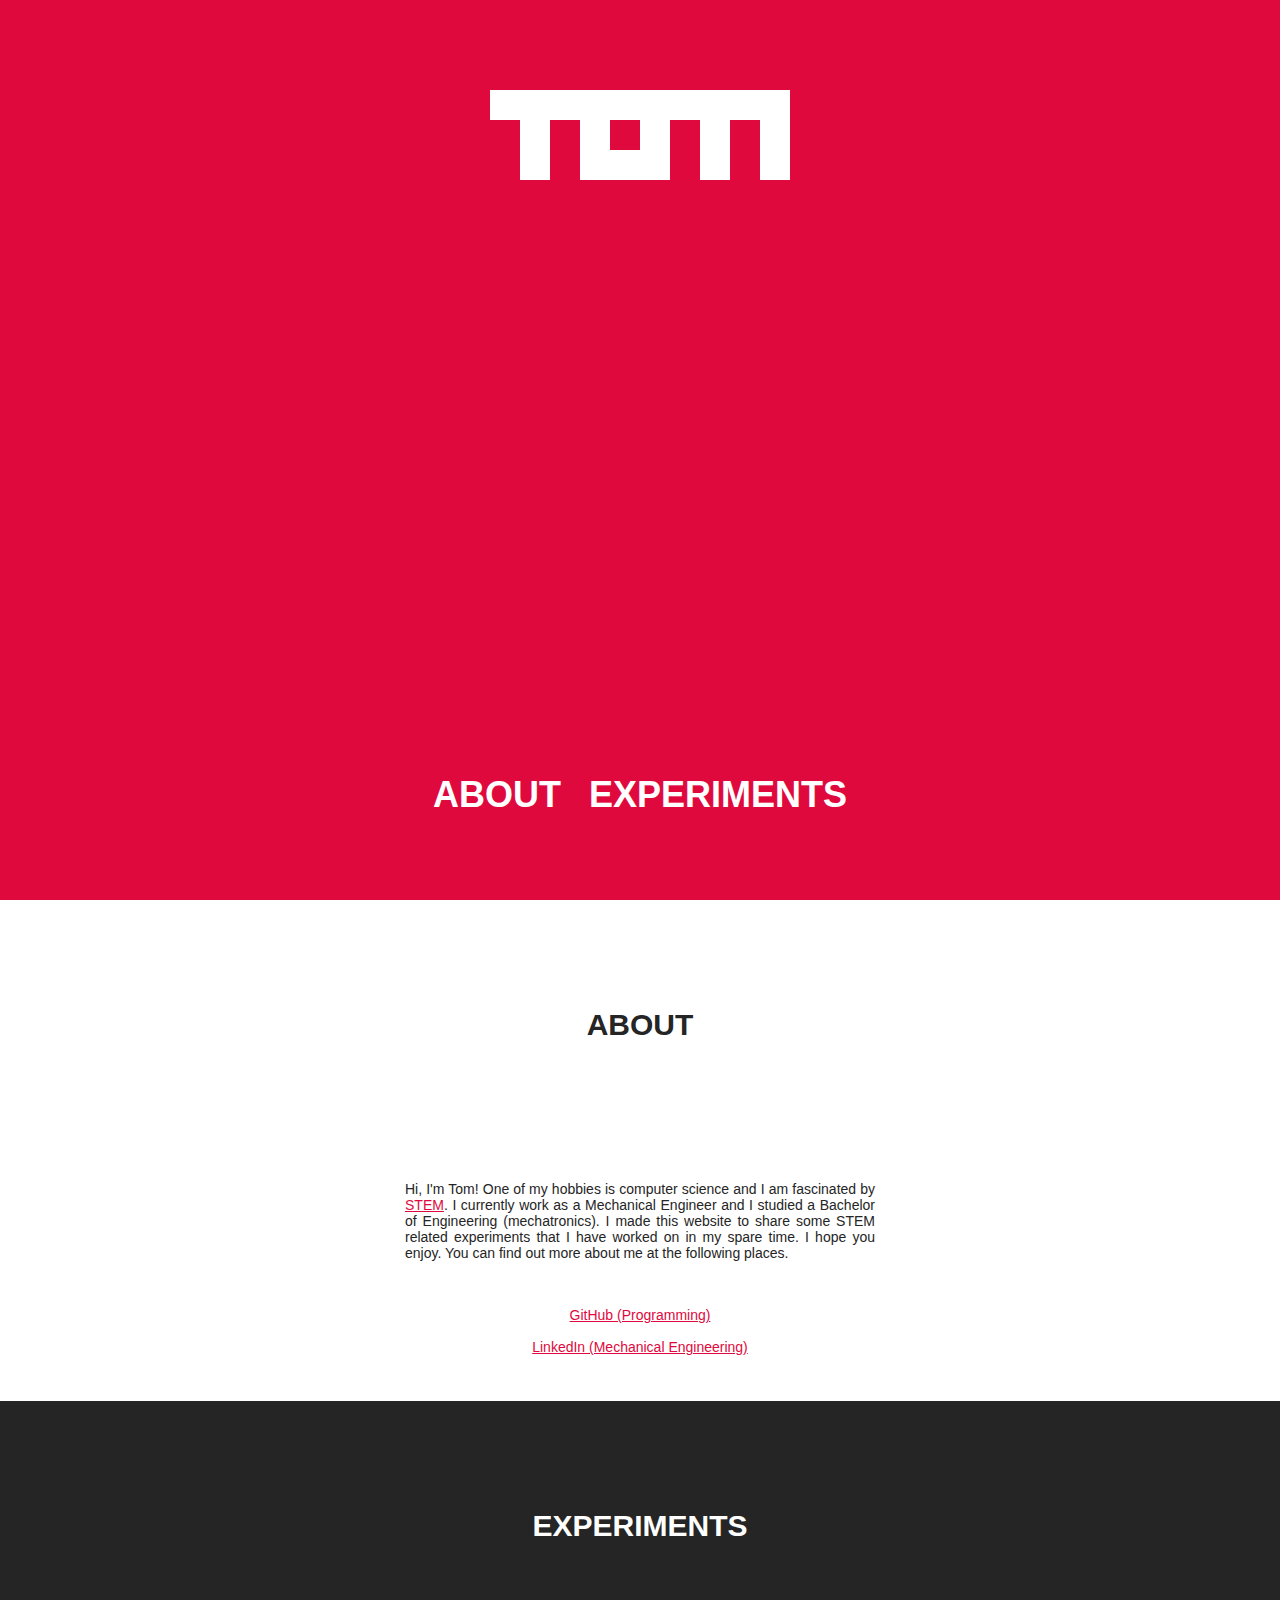
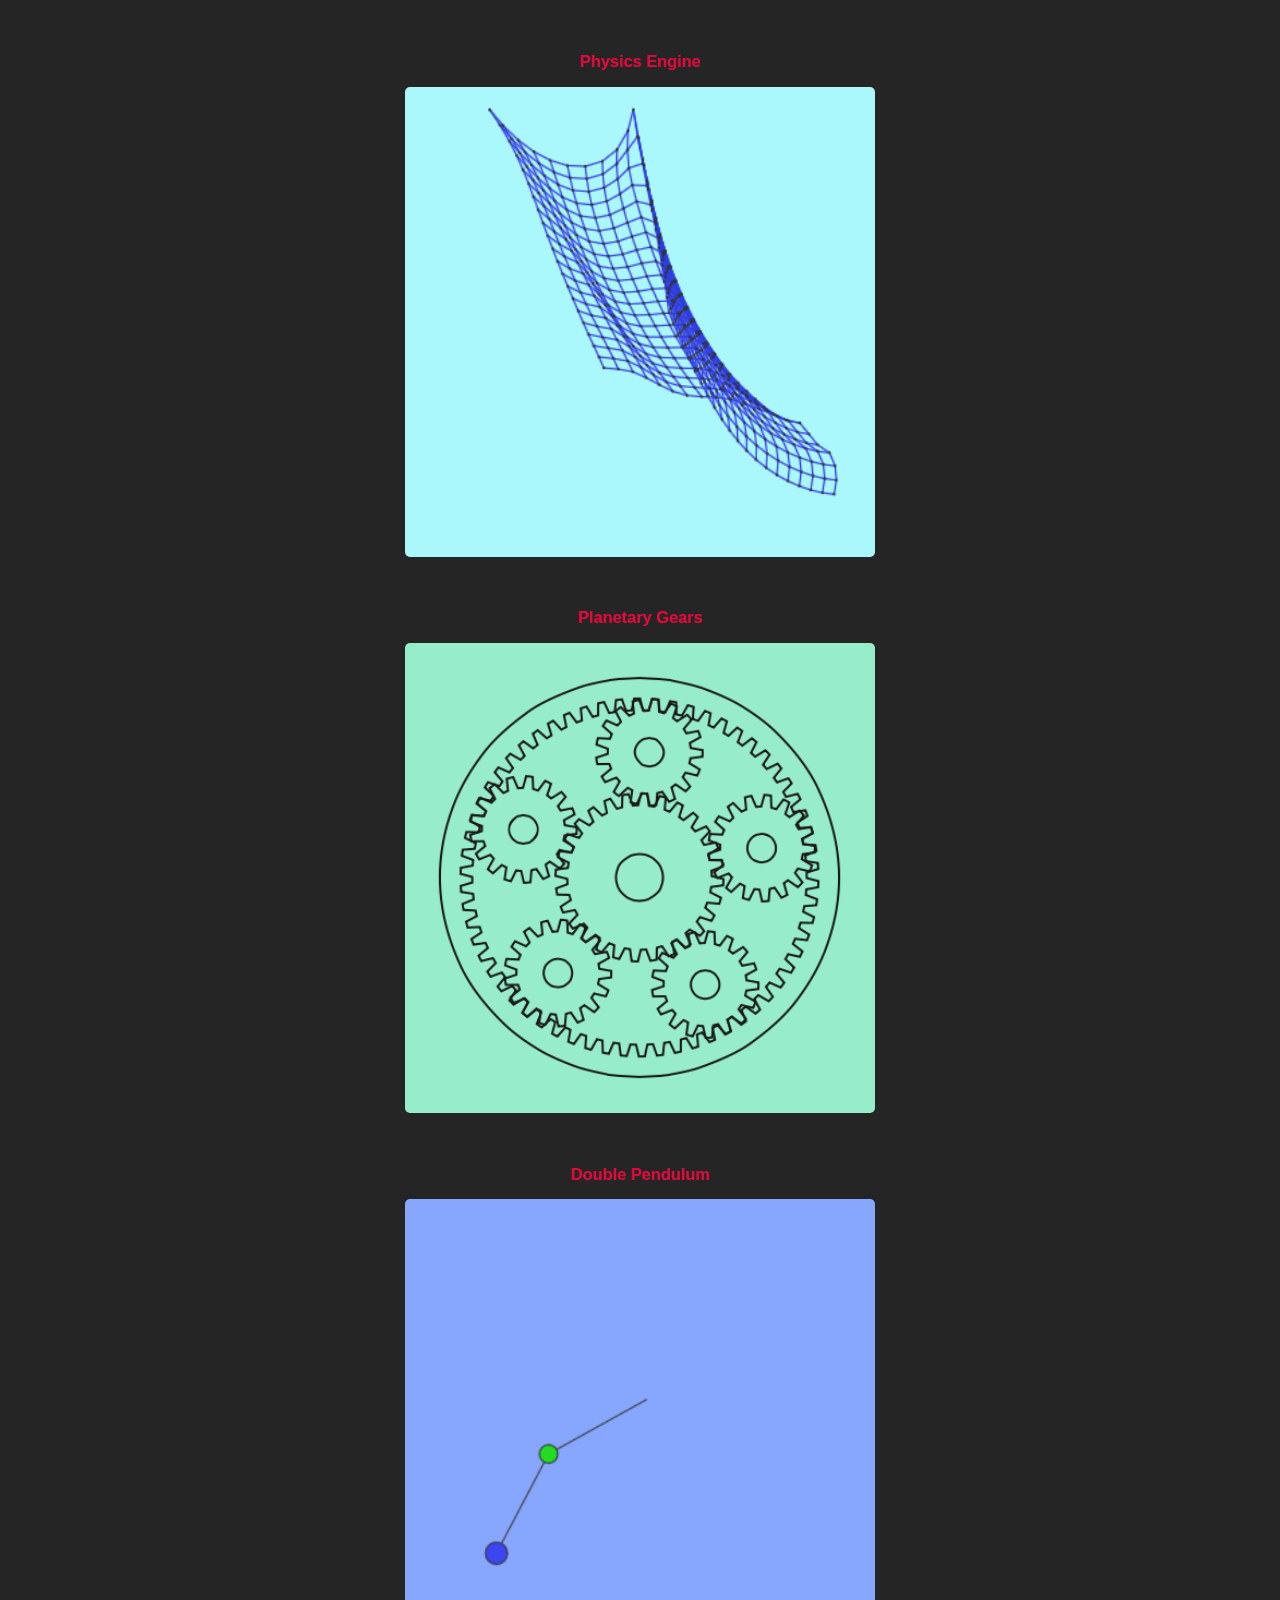
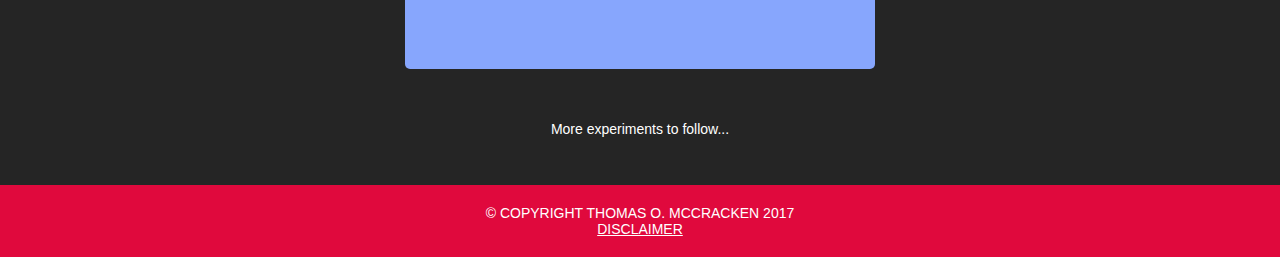
==== index.html @ 512a27c4 "latest files" ====
<!DOCTYPE html>

<html lang="en">

<head>

  <meta charset="utf-8">
  <meta name="viewport" content="width=device-width, initial-scale=1, shrink-to-fit=no">
  <title>TOM MCCRACKEN</title>
  <meta name="description" content="TOM MCCRCKEN - MECHANICAL ENGINEER / COMPUTER SCIENTIST" />
  <link rel="stylesheet" type="text/css" href="styles/normalize.css" />
  <link rel="stylesheet" type="text/css" href="styles/styles.css" />

</head>

<body>

  <div id="MainContainer" class="PageWidth">

    <div id="Header" class="Header">
      <div id="Gap1" class="Gap">
      </div>
      <div id="LogoRow">
        <div id="Logo">
          <div id="Row2" class="Row">
            <div id="Row2Column1" class="Not_Highlighted">
            </div>
            <div id="Row2Column2" class="Highlighted">
            </div>
            <div id="Row2Column3" class="Highlighted">
            </div>
            <div id="Row2Column4" class="Highlighted">
            </div>
            <div id="Row2Column5" class="Highlighted">
            </div>
            <div id="Row2Column6" class="Highlighted">
            </div>
            <div id="Row2Column7" class="Highlighted">
            </div>
            <div id="Row2Column8" class="Highlighted">
            </div>
            <div id="Row2Column9" class="Highlighted">
            </div>
            <div id="Row2Column10" class="Highlighted">
            </div>
            <div id="Row2Column11" class="Highlighted">
            </div>
            <div id="Row2Column12" class="Not_Highlighted">
            </div>
          </div>
          <div id="Row3" class="Row">
            <div id="Row3Column1" class="Not_Highlighted">
            </div>
            <div id="Row3Column2" class="Not_Highlighted">
            </div>
            <div id="Row3Column3" class="Highlighted">
            </div>
            <div id="Row3Column4" class="Not_Highlighted">
            </div>
            <div id="Row3Column5" class="Highlighted">
            </div>
            <div id="Row3Column6" class="Not_Highlighted">
            </div>
            <div id="Row3Column7" class="Highlighted">
            </div>
            <div id="Row3Column8" class="Not_Highlighted">
            </div>
            <div id="Row3Column9" class="Highlighted">
            </div>
            <div id="Row3Column10" class="Not_Highlighted">
            </div>
            <div id="Row3Column11" class="Highlighted">
            </div>
            <div id="Row3Column12" class="Not_Highlighted">
            </div>
          </div>
          <div id="Row4" class="Row">
            <div id="Row4Column1" class="Not_Highlighted">
            </div>
            <div id="Row4Column2" class="Not_Highlighted">
            </div>
            <div id="Row4Column3" class="Highlighted">
            </div>
            <div id="Row4Column4" class="Not_Highlighted">
            </div>
            <div id="Row4Column5" class="Highlighted">
            </div>
            <div id="Row4Column6" class="Highlighted">
            </div>
            <div id="Row4Column7" class="Highlighted">
            </div>
            <div id="Row4Column8" class="Not_Highlighted">
            </div>
            <div id="Row4Column9" class="Highlighted">
            </div>
            <div id="Row4Column10" class="Not_Highlighted">
            </div>
            <div id="Row4Column11" class="Highlighted">
            </div>
            <div id="Row4Column12" class="Not_Highlighted">
            </div>
          </div>
        </div>
      </div>
      <div id="Gap2" class="Gap">
      </div>
      <div id="CanvasRow">
        <canvas id="SketchCanvas"></canvas>
      </div>
      <div id="Gap3" class="Gap">
      </div>
      <nav>
        <ul>
          <!--<li><a href="#">HOME</a></li>-->
          <li>
            <a href="#About">ABOUT</a>
          </li>
          <li>
            <a href="#Experiments">EXPERIMENTS</a>
          </li>
        </ul>
      </nav>

      <div id="Gap4" class="Gap">
      </div>
    </div>

    <div id="Container1" class="Container-light">
      <div id="About" class="ContentSection">
        <div id="AboutHeading" class="MajorHeading">
          <h2>ABOUT</h2>
          <div id="DescriptionRow">
            <p>Hi, I'm Tom! One of my hobbies is computer science and I am fascinated by
              <a class="RedText" href="https://en.wikipedia.org/wiki/Science,_technology,_engineering,_and_mathematics">STEM</a>. I currently work as a Mechanical Engineer and I studied a Bachelor of Engineering (mechatronics).
              I made this website to share some STEM related experiments that I have worked on in my spare time. I hope you
              enjoy. You can find out more about me at the following places.
            </p>
            <br>
          </div>
          <div id="SocialRow">
            <div id="GitHubBox">
              <a class="RedText" href="https://github.com/tommccracken">GitHub (Programming)</a>
            </div>

            <br>
            <div id="LinkedInBox">
              <a class="RedText" href="http://www.linkedin.com/in/mccrackenthomas">LinkedIn (Mechanical Engineering)</a>
            </div>
            <br>
          </div>
        </div>
      </div>
    </div>

    <div id="Container2" class="Container-dark">
      <div id="Experiments" class="ContentSection">
        <div id="Experiments" class="MajorHeading">
          <h2>EXPERIMENTS</h2>
        </div>
        <h3 class="RedText">Physics Engine</h3>
        <br>
        <div class="ContainerImages">
          <a href="http://tommccracken.net/jsRubble/">
            <img src="images/Physics-Engine.png" class="ExperimentImages" alt="...">
          </a>
        </div>
        <br>
        <br>
        <br>
        <h3 class="RedText">Planetary Gears</h3>
        <br>
        <div class="ContainerImages">
          <a href="http://tommccracken.net/PlanetaryGears/">
            <img src="images/Planetary-Gears.png" class="ExperimentImages" alt="...">
          </a>
        </div>
        <br>
        <br>
        <br>
        <h3 class="RedText">Double Pendulum</h3>
        <br>
        <div class="ContainerImages">
          <a href="http://tommccracken.net/DoublePendulum/">
            <img src="images/Double-Pendulum-Experiment.png" class="ExperimentImages" alt="...">
          </a>
        </div>
        <br>
        <br>
        <br>
        <p>More experiments to follow...</p>
        <br>
        <br>
        <br>
      </div>
    </div>

    <div id="Footer" class="Footer">
      <div id="CopyRightRow">
        <p>&#169 COPYRIGHT THOMAS O. MCCRACKEN 2017</p>
        <a class="WhiteText" href="disclaimer.html">DISCLAIMER</a>
      </div>
    </div>

  </div>

  <script src="https://code.jquery.com/jquery-3.1.1.slim.min.js" integrity="sha384-A7FZj7v+d/sdmMqp/nOQwliLvUsJfDHW+k9Omg/a/EheAdgtzNs3hpfag6Ed950n"
    crossorigin="anonymous"></script>
  <script src="scripts/PlanetaryGearModel.ES5.min.js" type="text/javascript"></script>
  <script src="scripts/PlanetaryGearDemo.js" type="text/javascript"></script>

</body>

</html>
---- styles/styles.css ----
* {
  box-sizing: border-box;
  margin: 0;
  padding: 0;
}

body {
  background: #e0093d;
  color: #252525;
  font-family: "Helvetica Neue Light", "Helvetica Neue", Helvetica, Arial, sans-serif;
  font-size: 14px;
  text-align: center;
}

.PageWidth {
  width: 100%;
  margin: 0 auto;
}

.Container-light {
  width: 100%;
  background: white;
}

.Container-dark {
  width: 100%;
  background: #252525;
  color: white;
}

.Header {
  background: #e0093d;
  color: white;
  width: 100%;
  height: 100vh;
}

.Footer {
  background: #e0093d;
  color: white;
  width: 100%;
  height: auto;
  padding-top: 20px;
  padding-bottom: 20px;
}

.ContentSection {
  padding-left: 40px;
  padding-right: 40px;
  width: 100%;
  margin: 0 auto;
}

H2 {
  font-size: 30px;
  padding-top: 12vh;
  padding-bottom: 12vh;
  width: 100%;
}

.Highlighted {
  float: left;
  background: white;
  height: 100%;
  width: calc(100% / 12);
}

.Not_Highlighted {
  float: left;
  height: 100%;
  width: calc(100% / 12);
}

.Row {
  width: 100%;
  height: 33.3333%;
}

.WhiteText {
  color: white;
}

.DarkText {
  color: #252525;
}

.RedText {
  color: #e0093d;
}

.ContainerImages {
  width: 100%;
}

#Logo {
  margin: 0 auto;
  width: calc(10vh * 4);
  height: 100%;
}

#LogoRow {
  height: 10vh;
}

.Gap {
  height: 10vh;
}

#CanvasRow {
  height: 46vh;
  width: 100%;
}

#SketchCanvas {
  height: 100%;
  width: 46vh;
  margin: auto;
}

#DescriptionRow {
  width: 100%;
  height: auto;
  padding-top: 30px;
  text-align: justify;
}

#IntroductionSummary {}

.ExperimentImages {
  width: 100%;
  height: 100%;
  border: 2;
  border-radius: 5px;
}

#SocialRow {
  padding-top: 30px;
  padding-bottom: 30px;
}

nav {
  width: 100%;
  font-size: 4vh;
  background: #e0093d;
}

nav li {
  display: inline-block;
  padding: 0px 1vh 0px 1vh;
}

nav li a {
  color: white;
  font-weight: bold;
  text-decoration: none;
}

a:hover {
  text-decoration: underline;
}

.Fixed {
  position: fixed;
  top: 0;
  height: 10vh;
  z-index: 1;
}

@media only screen and (min-width: 400px) {
  .ContentSection {
    max-width: 550px;
    margin: 0 auto;
  }
}
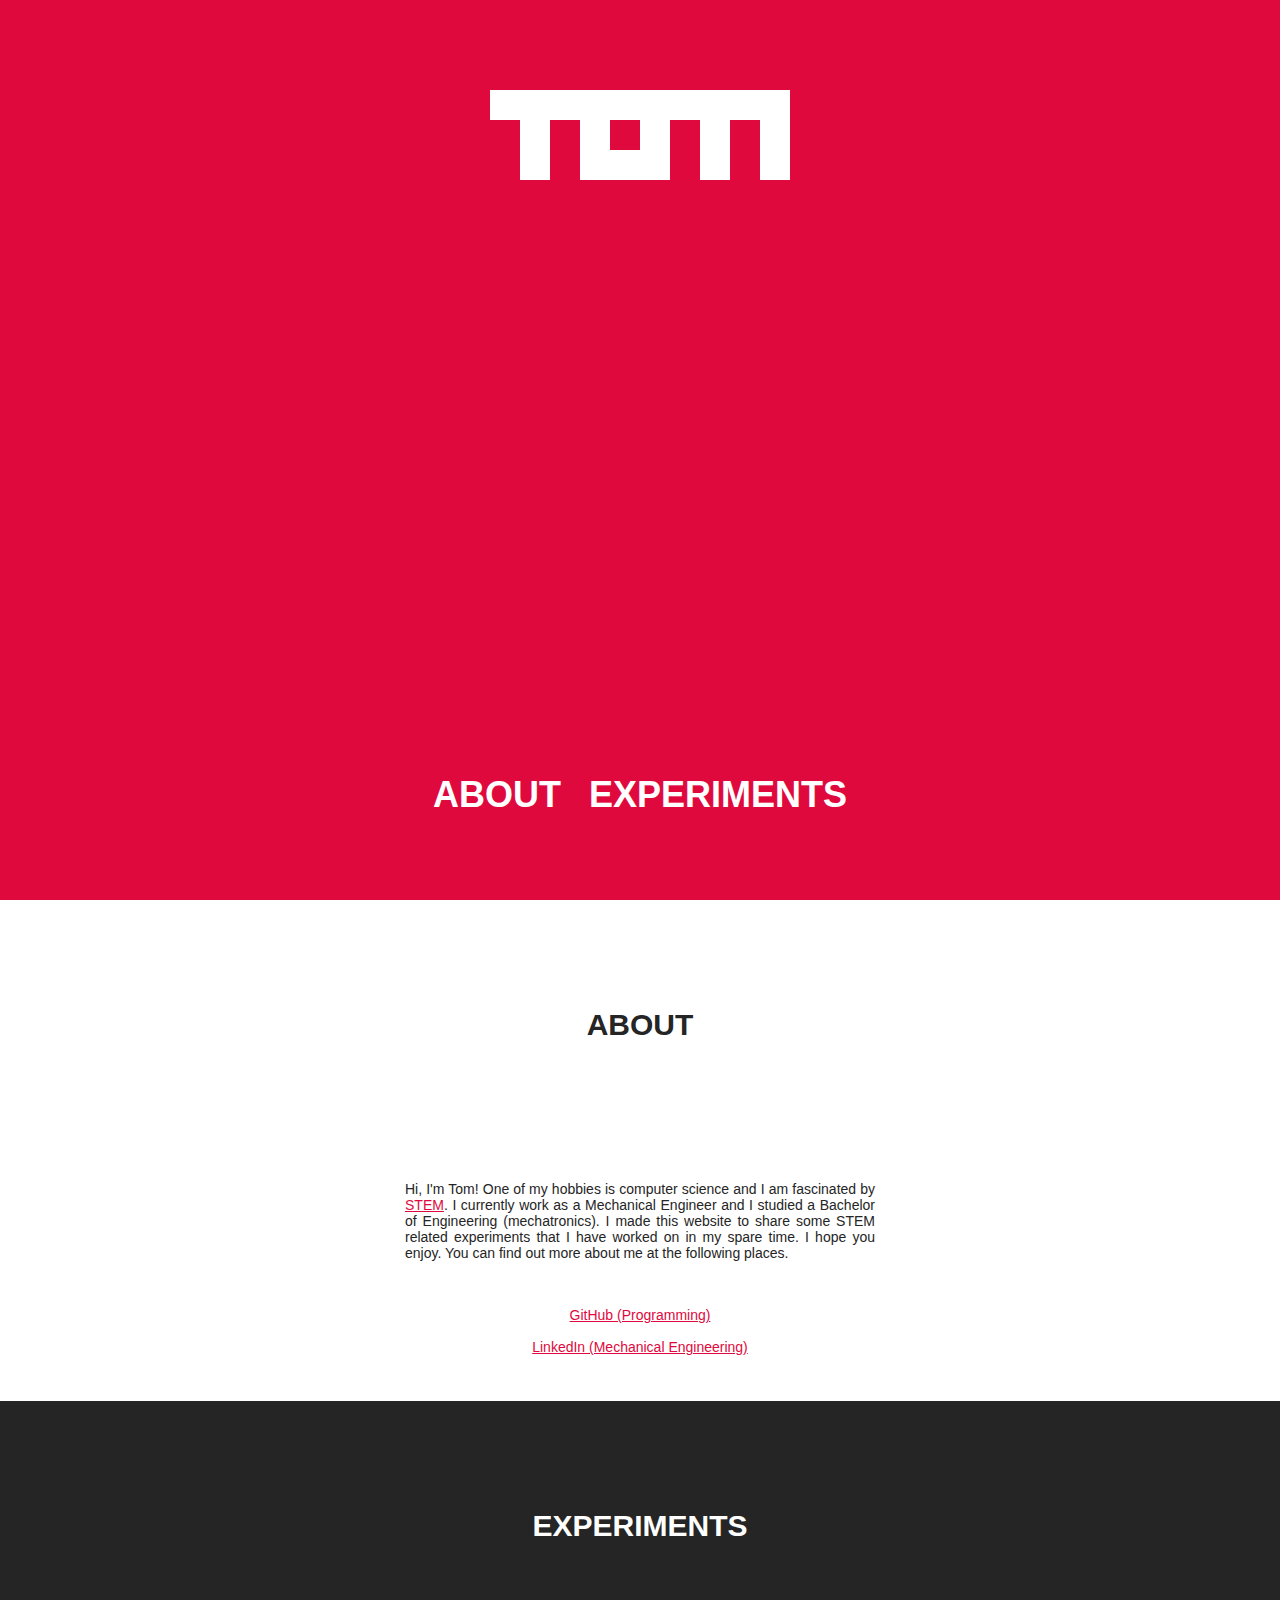
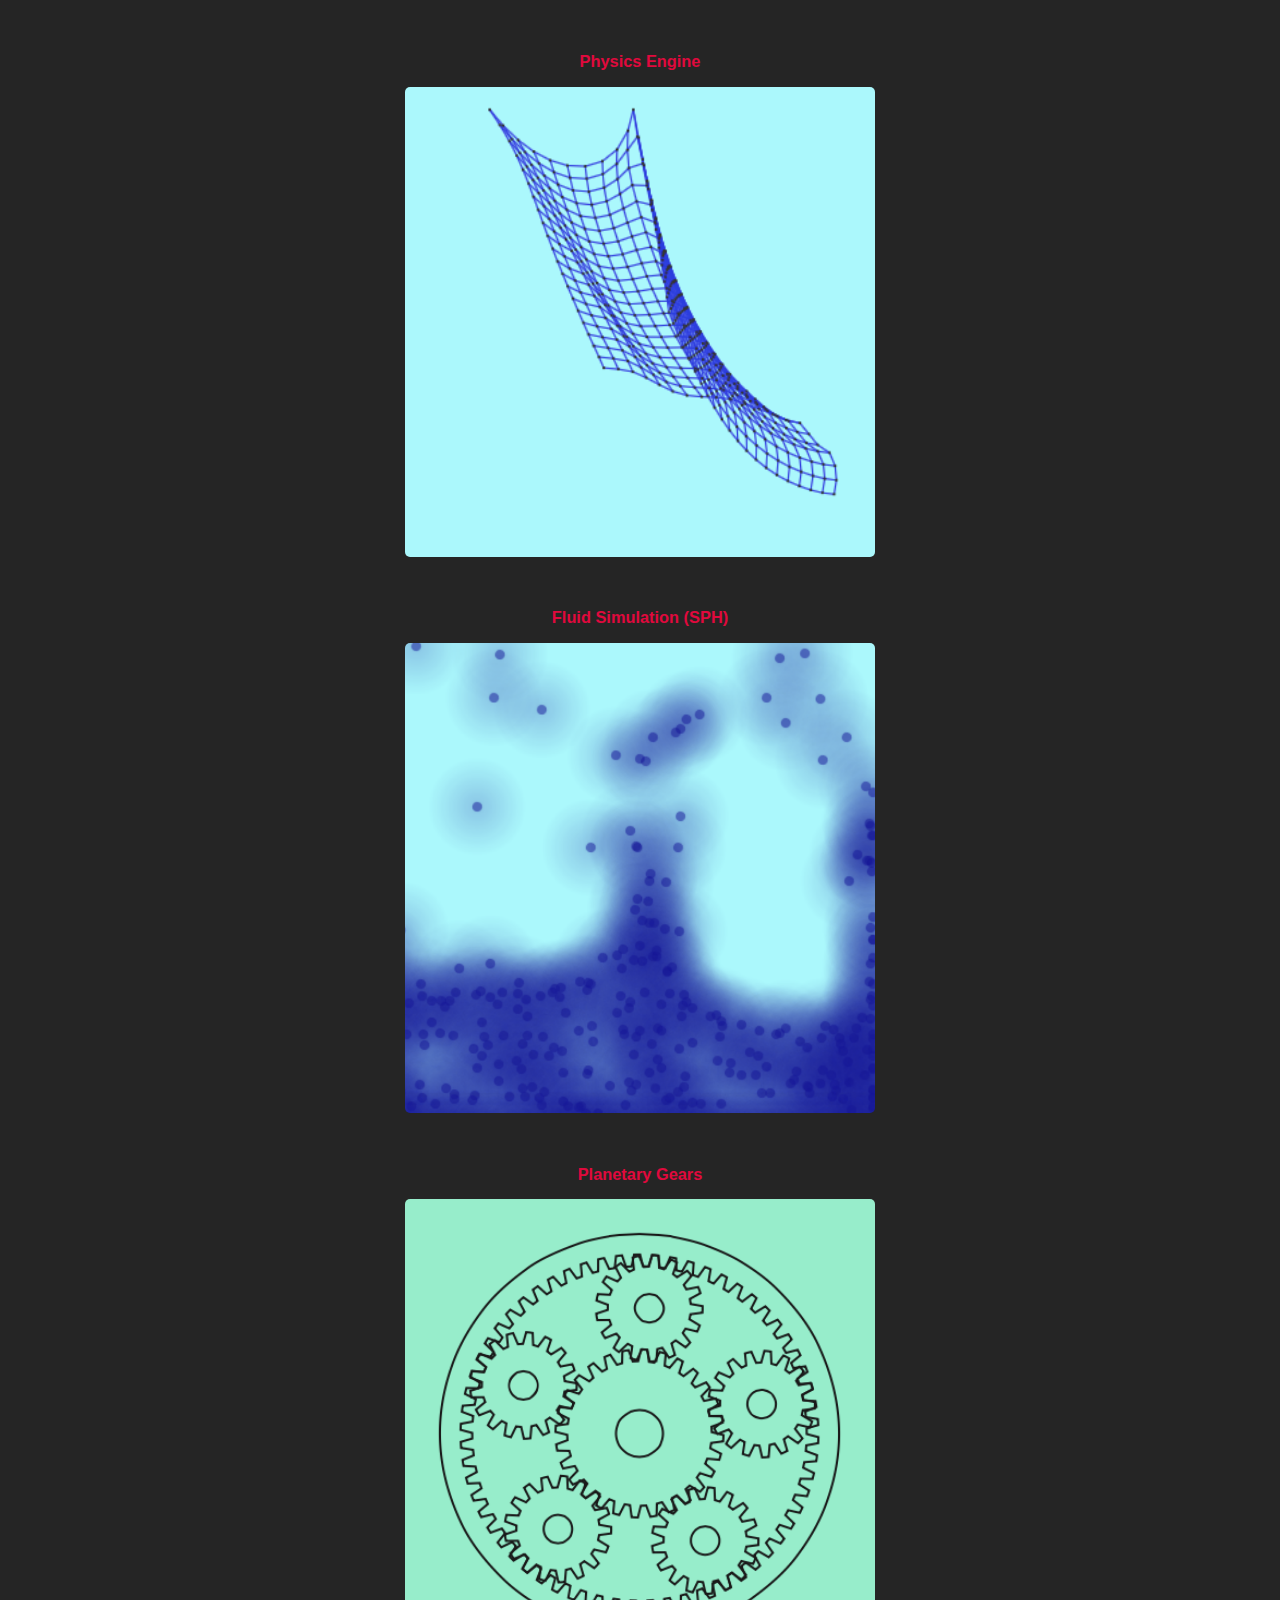
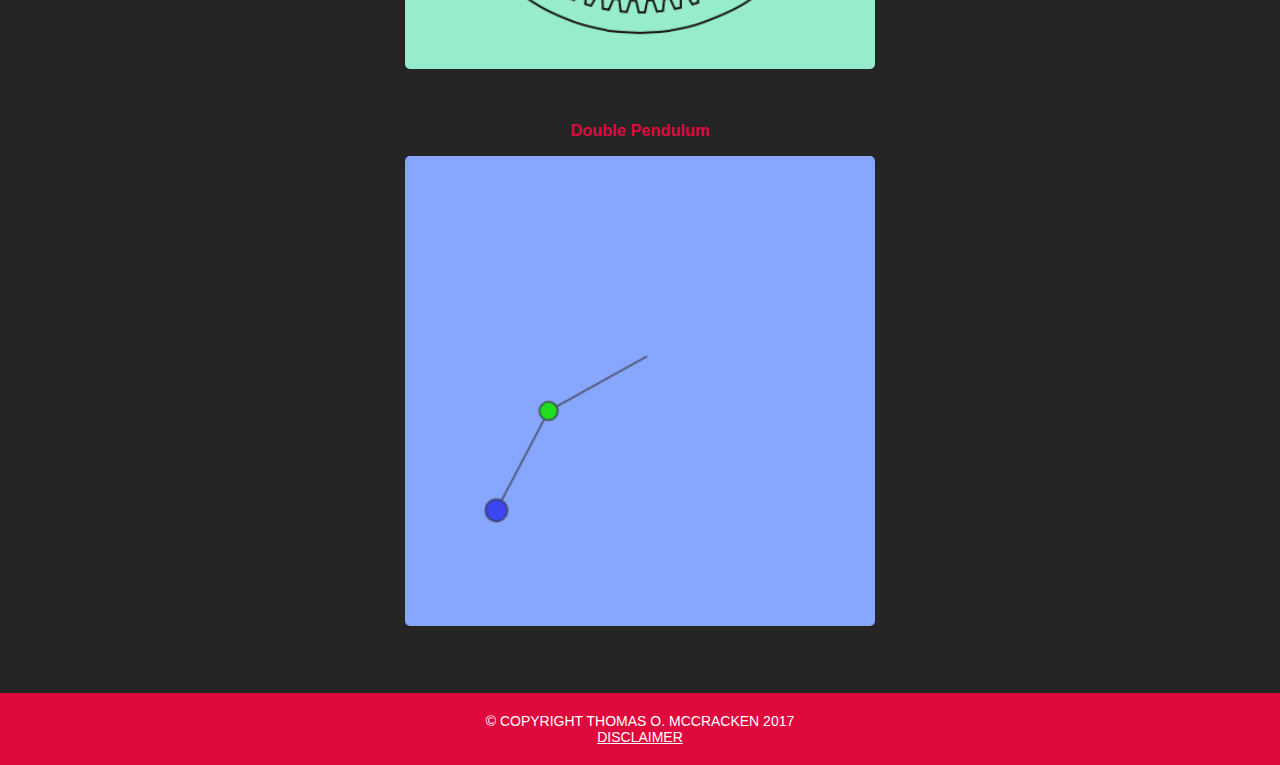
==== commit 3ba495da: "Addition of fluid simulation experiment" ====
--- a/index.html
+++ b/index.html
@@ -167,6 +167,16 @@
         <br>
         <br>
         <br>
+        <h3 class="RedText">Fluid Simulation (SPH)</h3>
+        <br>
+        <div class="ContainerImages">
+          <a href="http://tommccracken.net/sph-fluid-simulation/">
+            <img src="images/sph-fluid-simulation.png" class="ExperimentImages" alt="...">
+          </a>
+        </div>
+        <br>
+        <br>
+        <br>
         <h3 class="RedText">Planetary Gears</h3>
         <br>
         <div class="ContainerImages">
@@ -185,9 +195,6 @@
           </a>
         </div>
         <br>
-        <br>
-        <br>
-        <p>More experiments to follow...</p>
         <br>
         <br>
         <br>
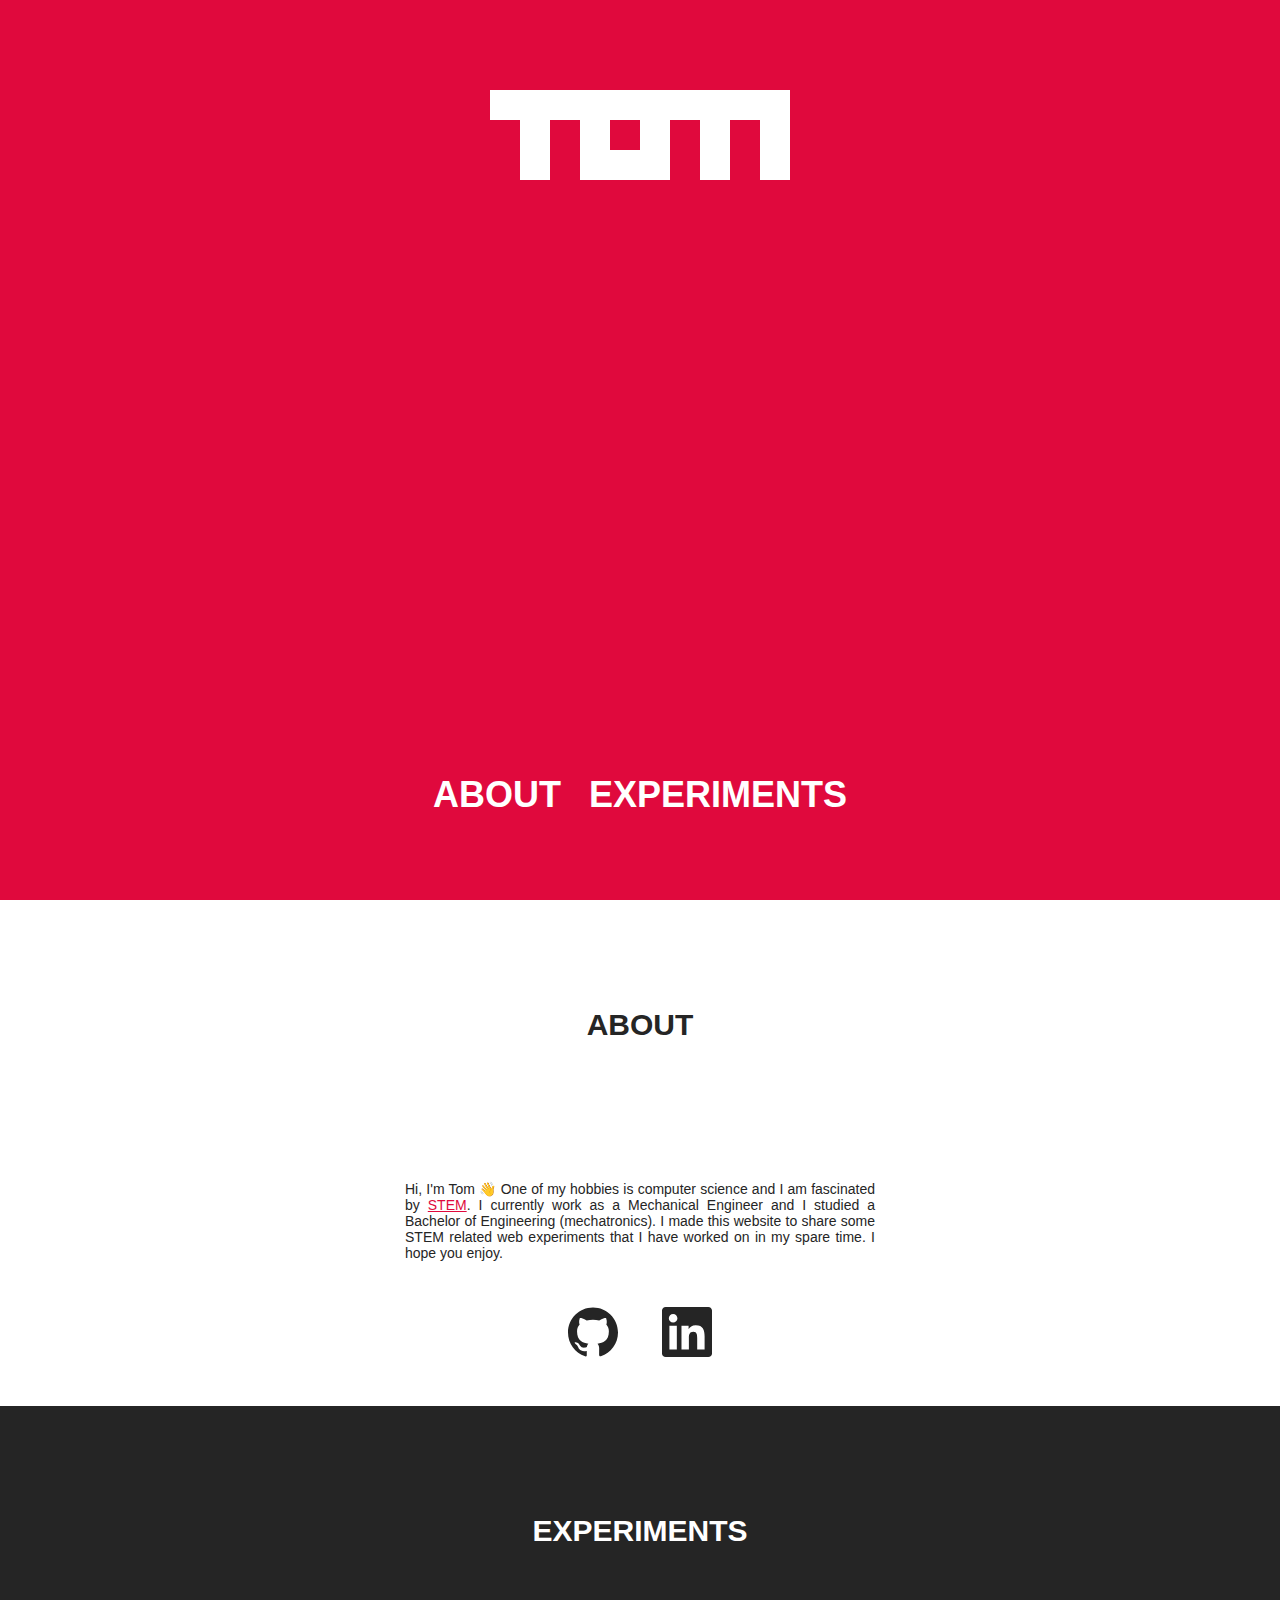
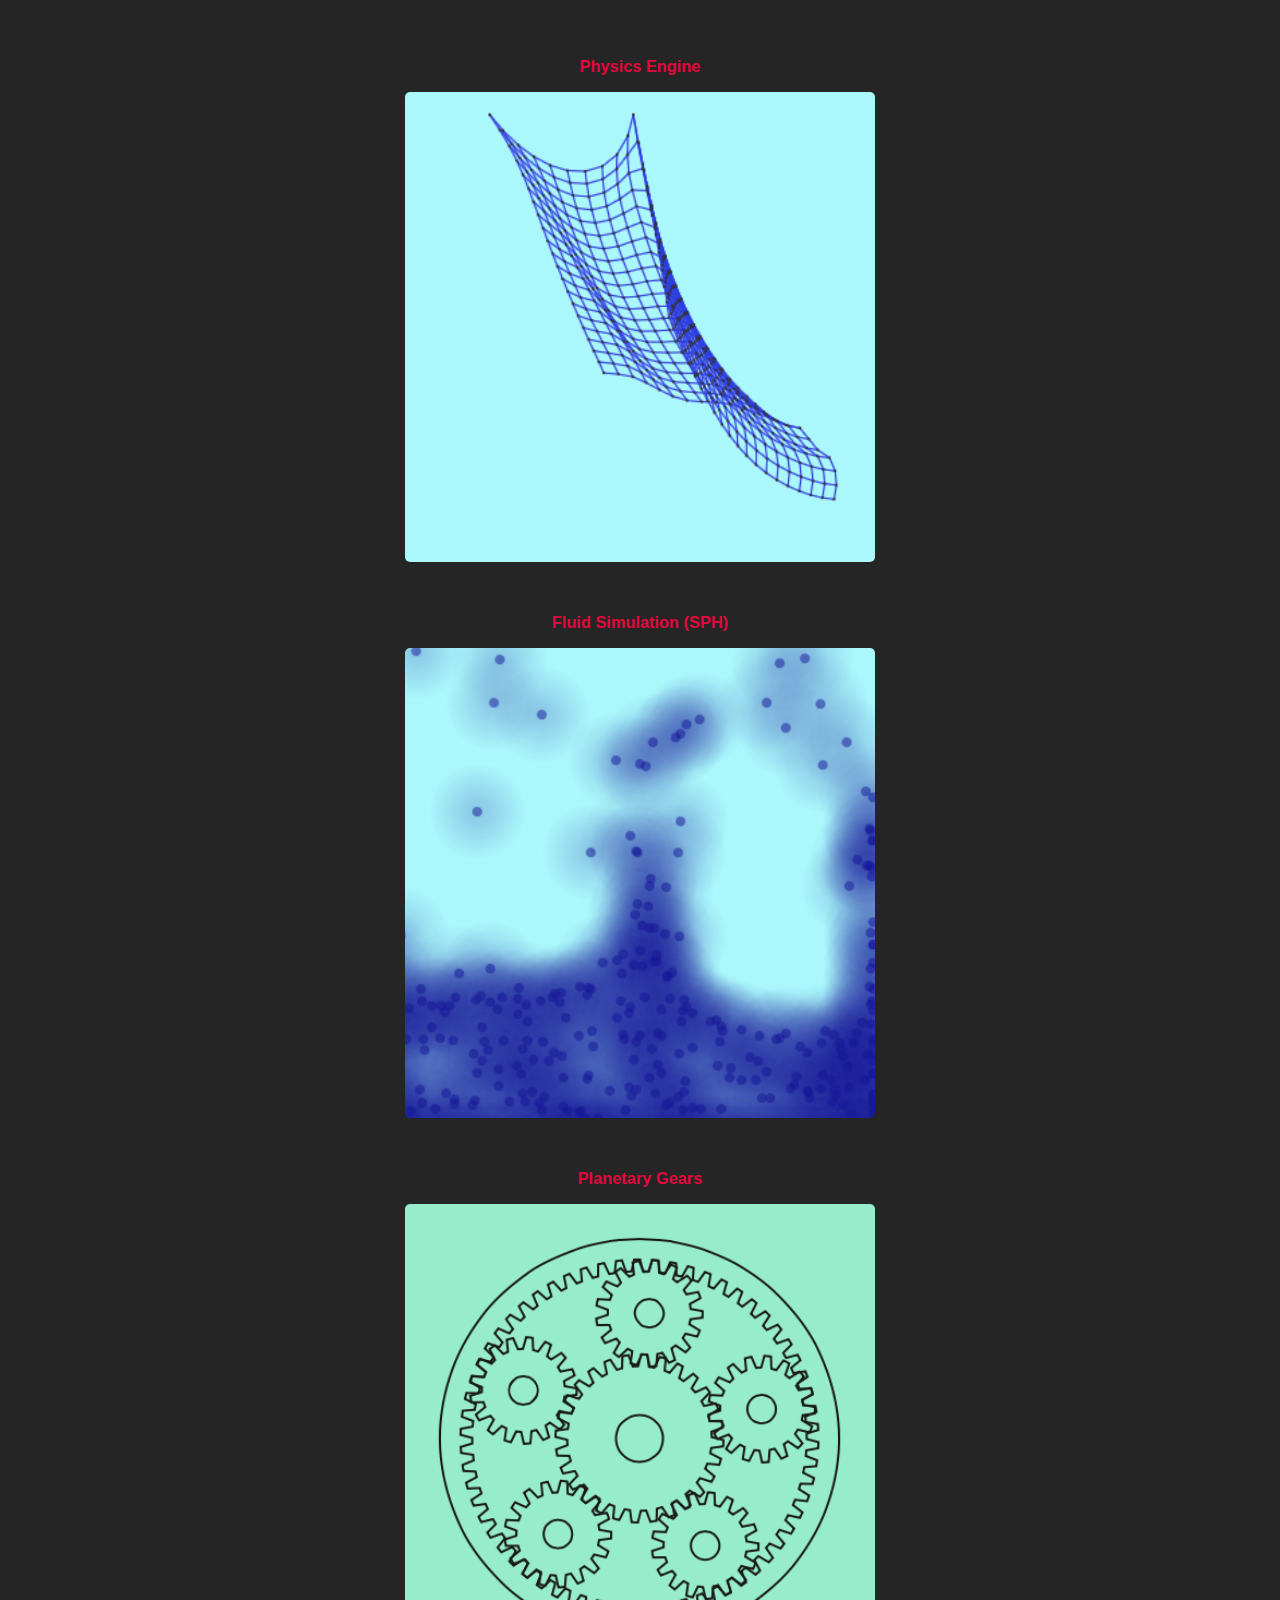
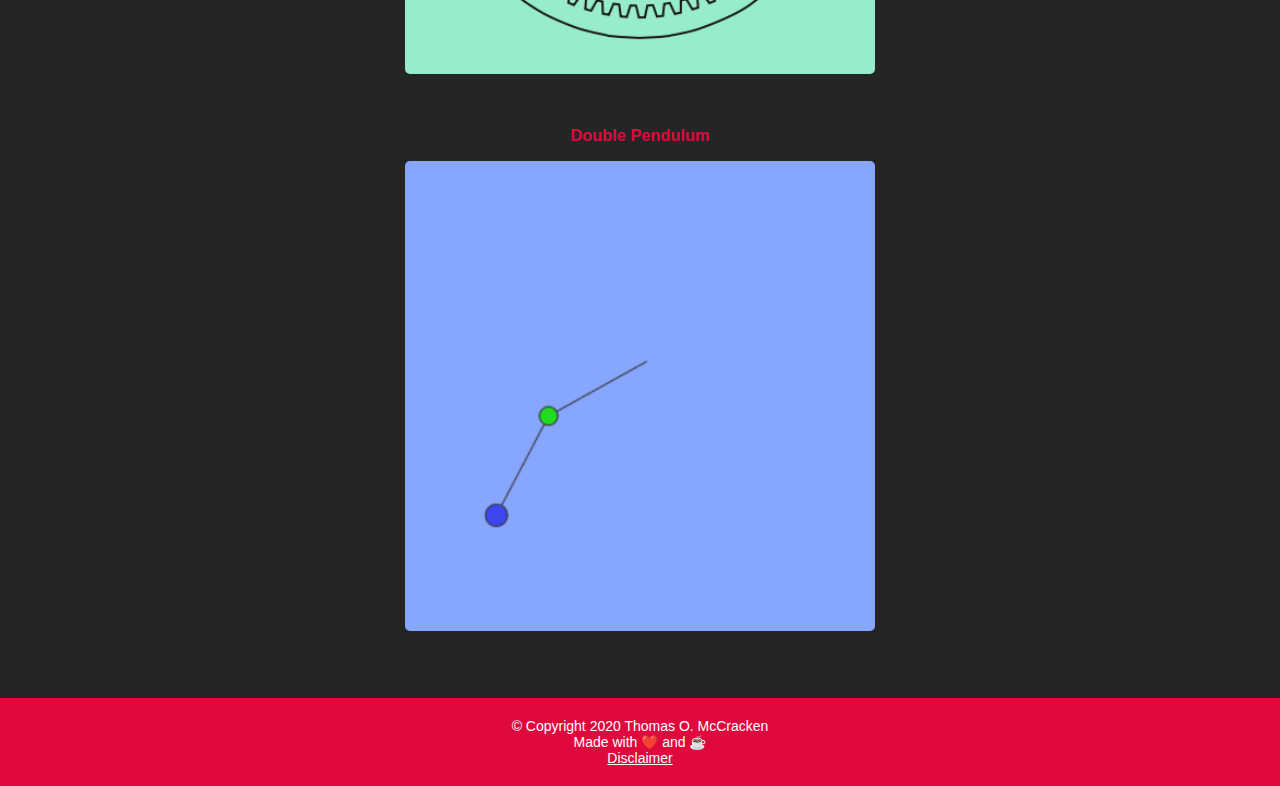
==== commit 53031a3d: "Minor updates inc. favicons and social svg items" ====
--- a/index.html
+++ b/index.html
@@ -7,9 +7,17 @@
   <meta charset="utf-8">
   <meta name="viewport" content="width=device-width, initial-scale=1, shrink-to-fit=no">
   <title>TOM MCCRACKEN</title>
-  <meta name="description" content="TOM MCCRCKEN - MECHANICAL ENGINEER / COMPUTER SCIENTIST" />
+  <meta name="description" content="TOM MCCRCKEN - MECHANICAL ENGINEER / COMPUTER PROGRAMMER" />
   <link rel="stylesheet" type="text/css" href="styles/normalize.css" />
   <link rel="stylesheet" type="text/css" href="styles/styles.css" />
+  <link rel="icon" type="image/png" sizes="16x16" href="images/favicon-16.png">
+  <link rel="icon" type="image/png" sizes="32x32" href="images/favicon-32.png">
+  <link rel="icon" type="image/png" sizes="96x96" href="images/favicon-96.png">
+  <link rel="apple-touch-icon" type="image/png" sizes="76x76" href="images/favicon-76.png">
+  <link rel="apple-touch-icon" type="image/png" sizes="152x152" href="images/favicon-152.png">
+  <link rel="apple-touch-icon" type="image/png" sizes="120x120" href="images/favicon-120.png">
+  <link rel="apple-touch-icon" type="image/png" sizes="167x167" href="images/favicon-167png">
+  <link rel="apple-touch-icon" type="image/png" sizes="180x180" href="images/favicon-180png">
 
 </head>
 
@@ -130,24 +138,20 @@
         <div id="AboutHeading" class="MajorHeading">
           <h2>ABOUT</h2>
           <div id="DescriptionRow">
-            <p>Hi, I'm Tom! One of my hobbies is computer science and I am fascinated by
-              <a class="RedText" href="https://en.wikipedia.org/wiki/Science,_technology,_engineering,_and_mathematics">STEM</a>. I currently work as a Mechanical Engineer and I studied a Bachelor of Engineering (mechatronics).
-              I made this website to share some STEM related experiments that I have worked on in my spare time. I hope you
-              enjoy. You can find out more about me at the following places.
+            <p>Hi, I'm Tom 👋 One of my hobbies is computer science and I am fascinated by
+              <a class="RedText"
+                href="https://en.wikipedia.org/wiki/Science,_technology,_engineering,_and_mathematics">STEM</a>. I
+              currently work as a Mechanical Engineer and I studied a Bachelor of Engineering (mechatronics).
+              I made this website to share some STEM related web experiments that I have worked on in my spare time. I hope
+              you enjoy.
             </p>
             <br>
           </div>
           <div id="SocialRow">
-            <div id="GitHubBox">
-              <a class="RedText" href="https://github.com/tommccracken">GitHub (Programming)</a>
-            </div>
-
-            <br>
-            <div id="LinkedInBox">
-              <a class="RedText" href="http://www.linkedin.com/in/mccrackenthomas">LinkedIn (Mechanical Engineering)</a>
-            </div>
-            <br>
-          </div>
+            <a href="https://github.com/tommccracken"><img src="images/github.svg" class="SocialImages"></a>
+            <a href="http://www.linkedin.com/in/mccrackenthomas"><img src="images/linkedin.svg" class="SocialImages"></a>
+          </div>
+          <br>
         </div>
       </div>
     </div>
@@ -203,14 +207,16 @@
 
     <div id="Footer" class="Footer">
       <div id="CopyRightRow">
-        <p>&#169 COPYRIGHT THOMAS O. MCCRACKEN 2017</p>
-        <a class="WhiteText" href="disclaimer.html">DISCLAIMER</a>
+        <p>&#169 Copyright 2020 Thomas O. McCracken</p>
+        <p>Made with ❤️ and ☕</p>
+        <a class="WhiteText" href="disclaimer.html">Disclaimer</a>
       </div>
     </div>
 
   </div>
 
-  <script src="https://code.jquery.com/jquery-3.1.1.slim.min.js" integrity="sha384-A7FZj7v+d/sdmMqp/nOQwliLvUsJfDHW+k9Omg/a/EheAdgtzNs3hpfag6Ed950n"
+  <script src="https://code.jquery.com/jquery-3.1.1.slim.min.js"
+    integrity="sha384-A7FZj7v+d/sdmMqp/nOQwliLvUsJfDHW+k9Omg/a/EheAdgtzNs3hpfag6Ed950n"
     crossorigin="anonymous"></script>
   <script src="scripts/PlanetaryGearModel.ES5.min.js" type="text/javascript"></script>
   <script src="scripts/PlanetaryGearDemo.js" type="text/javascript"></script>
--- a/styles/styles.css
+++ b/styles/styles.css
@@ -133,6 +133,13 @@
   border-radius: 5px;
 }
 
+.SocialImages {
+  width: 50px;
+  height: 50px;
+  margin-left: 20px;
+  margin-right: 20px;;
+}
+
 #SocialRow {
   padding-top: 30px;
   padding-bottom: 30px;
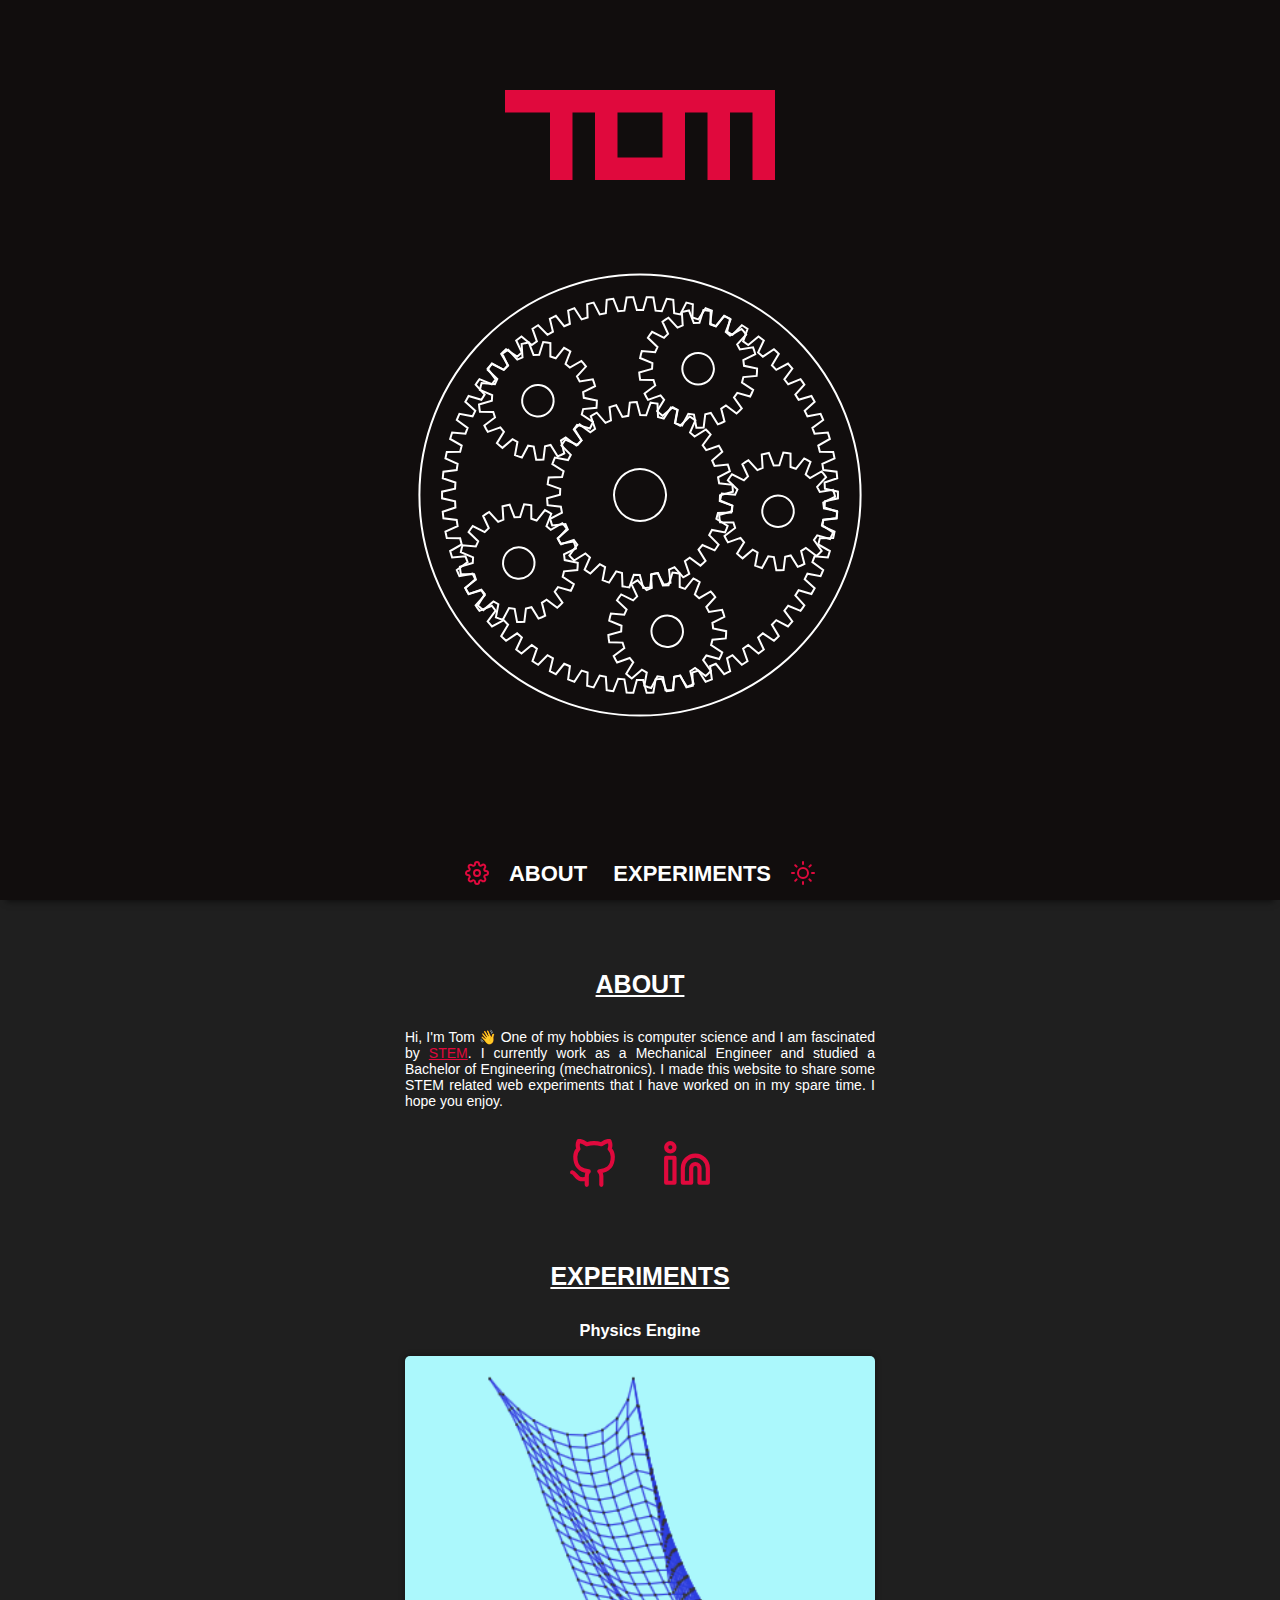
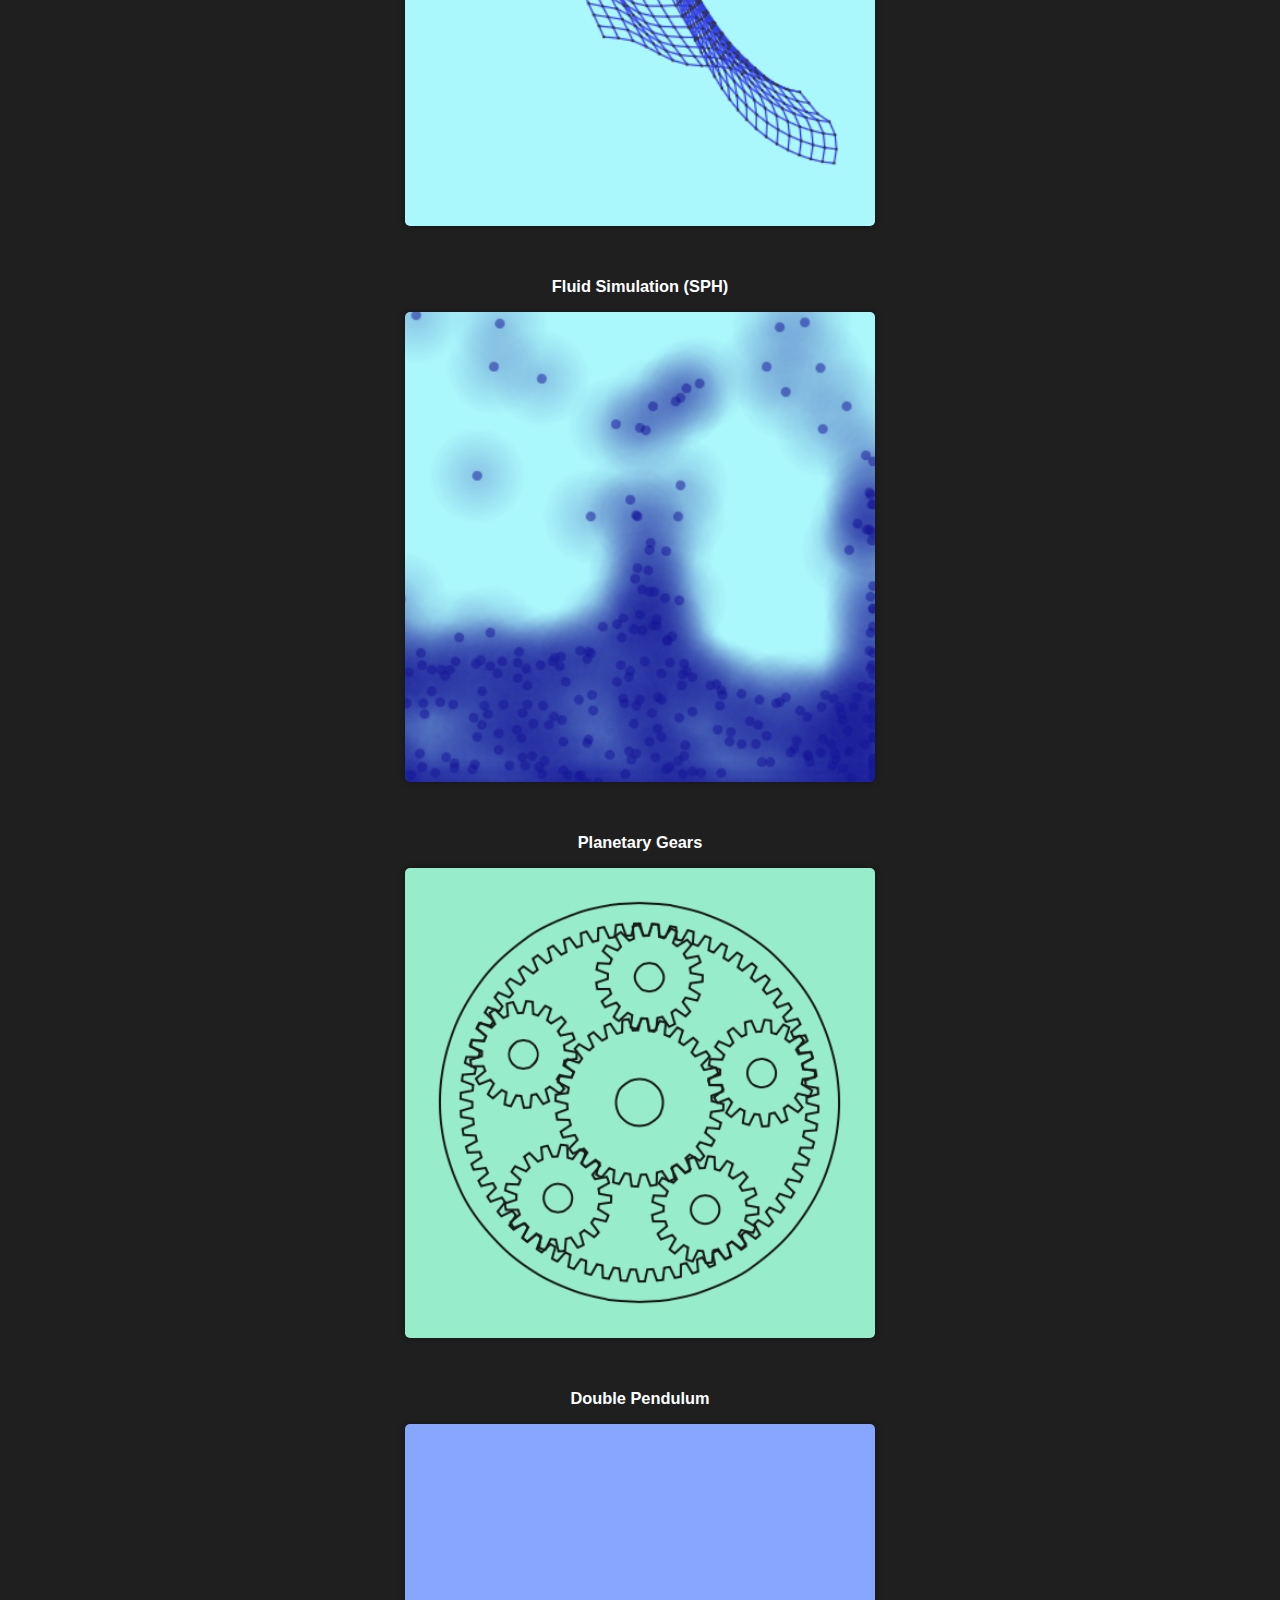
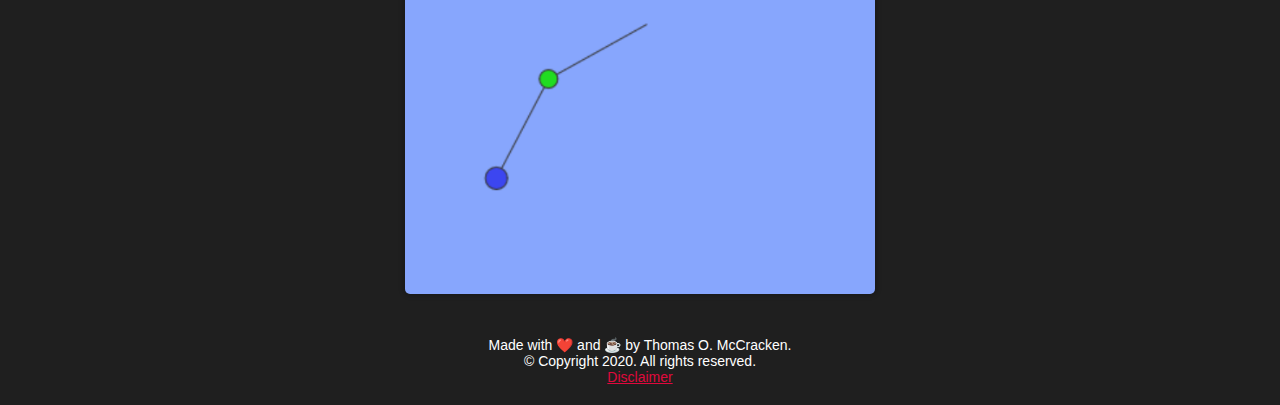
==== commit 57c30179: "General refresh, dark/light mode added" ====
--- a/index.html
+++ b/index.html
@@ -3,12 +3,10 @@
 <html lang="en">
 
 <head>
-
   <meta charset="utf-8">
   <meta name="viewport" content="width=device-width, initial-scale=1, shrink-to-fit=no">
   <title>TOM MCCRACKEN</title>
-  <meta name="description" content="TOM MCCRCKEN - MECHANICAL ENGINEER / COMPUTER PROGRAMMER" />
-  <link rel="stylesheet" type="text/css" href="styles/normalize.css" />
+  <meta name="description" content="TOM MCCRACKEN - MECHANICAL ENGINEER / COMPUTER PROGRAMMER" />
   <link rel="stylesheet" type="text/css" href="styles/styles.css" />
   <link rel="icon" type="image/png" sizes="16x16" href="images/favicon-16.png">
   <link rel="icon" type="image/png" sizes="32x32" href="images/favicon-32.png">
@@ -18,209 +16,189 @@
   <link rel="apple-touch-icon" type="image/png" sizes="120x120" href="images/favicon-120.png">
   <link rel="apple-touch-icon" type="image/png" sizes="167x167" href="images/favicon-167png">
   <link rel="apple-touch-icon" type="image/png" sizes="180x180" href="images/favicon-180png">
-
 </head>
 
 <body>
-
   <div id="MainContainer" class="PageWidth">
-
     <div id="Header" class="Header">
       <div id="Gap1" class="Gap">
       </div>
       <div id="LogoRow">
-        <div id="Logo">
-          <div id="Row2" class="Row">
-            <div id="Row2Column1" class="Not_Highlighted">
-            </div>
-            <div id="Row2Column2" class="Highlighted">
-            </div>
-            <div id="Row2Column3" class="Highlighted">
-            </div>
-            <div id="Row2Column4" class="Highlighted">
-            </div>
-            <div id="Row2Column5" class="Highlighted">
-            </div>
-            <div id="Row2Column6" class="Highlighted">
-            </div>
-            <div id="Row2Column7" class="Highlighted">
-            </div>
-            <div id="Row2Column8" class="Highlighted">
-            </div>
-            <div id="Row2Column9" class="Highlighted">
-            </div>
-            <div id="Row2Column10" class="Highlighted">
-            </div>
-            <div id="Row2Column11" class="Highlighted">
-            </div>
-            <div id="Row2Column12" class="Not_Highlighted">
-            </div>
-          </div>
-          <div id="Row3" class="Row">
-            <div id="Row3Column1" class="Not_Highlighted">
-            </div>
-            <div id="Row3Column2" class="Not_Highlighted">
-            </div>
-            <div id="Row3Column3" class="Highlighted">
-            </div>
-            <div id="Row3Column4" class="Not_Highlighted">
-            </div>
-            <div id="Row3Column5" class="Highlighted">
-            </div>
-            <div id="Row3Column6" class="Not_Highlighted">
-            </div>
-            <div id="Row3Column7" class="Highlighted">
-            </div>
-            <div id="Row3Column8" class="Not_Highlighted">
-            </div>
-            <div id="Row3Column9" class="Highlighted">
-            </div>
-            <div id="Row3Column10" class="Not_Highlighted">
-            </div>
-            <div id="Row3Column11" class="Highlighted">
-            </div>
-            <div id="Row3Column12" class="Not_Highlighted">
-            </div>
-          </div>
-          <div id="Row4" class="Row">
-            <div id="Row4Column1" class="Not_Highlighted">
-            </div>
-            <div id="Row4Column2" class="Not_Highlighted">
-            </div>
-            <div id="Row4Column3" class="Highlighted">
-            </div>
-            <div id="Row4Column4" class="Not_Highlighted">
-            </div>
-            <div id="Row4Column5" class="Highlighted">
-            </div>
-            <div id="Row4Column6" class="Highlighted">
-            </div>
-            <div id="Row4Column7" class="Highlighted">
-            </div>
-            <div id="Row4Column8" class="Not_Highlighted">
-            </div>
-            <div id="Row4Column9" class="Highlighted">
-            </div>
-            <div id="Row4Column10" class="Not_Highlighted">
-            </div>
-            <div id="Row4Column11" class="Highlighted">
-            </div>
-            <div id="Row4Column12" class="Not_Highlighted">
-            </div>
-          </div>
-        </div>
+        <img id=Logo xmlns:svg="http://www.w3.org/2000/svg" fill="#e0093d" src="images/logo.svg">
       </div>
       <div id="Gap2" class="Gap">
       </div>
       <div id="CanvasRow">
         <canvas id="SketchCanvas"></canvas>
       </div>
-      <div id="Gap3" class="Gap">
-      </div>
-      <nav>
+      <nav id="Navbar">
         <ul>
-          <!--<li><a href="#">HOME</a></li>-->
+          <li>
+            <a href="#">
+              <!-- Sourced from https://feathericons.com, stroke colour changed -->
+              <svg id="home-icon" xmlns="http://www.w3.org/2000/svg" width="24" height="24" viewBox="0 0 24 24" fill="none" stroke-width="2" stroke-linecap="round" stroke-linejoin="round" class="feather feather-settings" stroke="#e0093d">
+                <circle cx="12" cy="12" r="3"></circle>
+                <path
+                  d="M19.4 15a1.65 1.65 0 0 0 .33 1.82l.06.06a2 2 0 0 1 0 2.83 2 2 0 0 1-2.83 0l-.06-.06a1.65 1.65 0 0 0-1.82-.33 1.65 1.65 0 0 0-1 1.51V21a2 2 0 0 1-2 2 2 2 0 0 1-2-2v-.09A1.65 1.65 0 0 0 9 19.4a1.65 1.65 0 0 0-1.82.33l-.06.06a2 2 0 0 1-2.83 0 2 2 0 0 1 0-2.83l.06-.06a1.65 1.65 0 0 0 .33-1.82 1.65 1.65 0 0 0-1.51-1H3a2 2 0 0 1-2-2 2 2 0 0 1 2-2h.09A1.65 1.65 0 0 0 4.6 9a1.65 1.65 0 0 0-.33-1.82l-.06-.06a2 2 0 0 1 0-2.83 2 2 0 0 1 2.83 0l.06.06a1.65 1.65 0 0 0 1.82.33H9a1.65 1.65 0 0 0 1-1.51V3a2 2 0 0 1 2-2 2 2 0 0 1 2 2v.09a1.65 1.65 0 0 0 1 1.51 1.65 1.65 0 0 0 1.82-.33l.06-.06a2 2 0 0 1 2.83 0 2 2 0 0 1 0 2.83l-.06.06a1.65 1.65 0 0 0-.33 1.82V9a1.65 1.65 0 0 0 1.51 1H21a2 2 0 0 1 2 2 2 2 0 0 1-2 2h-.09a1.65 1.65 0 0 0-1.51 1z">
+                </path>
+              </svg>
+            </a>
+          </li>
+        </ul>
+        <ul style="padding-bottom: 5px;">
           <li>
             <a href="#About">ABOUT</a>
           </li>
+          </li>
           <li>
             <a href="#Experiments">EXPERIMENTS</a>
+          </li>
+        </ul>
+        <ul>
+          <li>
+            <img id="theme-icon" xmlns:svg="http://www.w3.org/2000/svg" src="images/theme-light.svg">
           </li>
         </ul>
       </nav>
-
-      <div id="Gap4" class="Gap">
-      </div>
-    </div>
-
-    <div id="Container1" class="Container-light">
-      <div id="About" class="ContentSection">
-        <div id="AboutHeading" class="MajorHeading">
-          <h2>ABOUT</h2>
-          <div id="DescriptionRow">
-            <p>Hi, I'm Tom 👋 One of my hobbies is computer science and I am fascinated by
-              <a class="RedText"
-                href="https://en.wikipedia.org/wiki/Science,_technology,_engineering,_and_mathematics">STEM</a>. I
-              currently work as a Mechanical Engineer and I studied a Bachelor of Engineering (mechatronics).
-              I made this website to share some STEM related web experiments that I have worked on in my spare time. I hope
-              you enjoy.
-            </p>
-            <br>
-          </div>
-          <div id="SocialRow">
-            <a href="https://github.com/tommccracken"><img src="images/github.svg" class="SocialImages"></a>
-            <a href="http://www.linkedin.com/in/mccrackenthomas"><img src="images/linkedin.svg" class="SocialImages"></a>
-          </div>
-          <br>
+    </div>
+  </div>
+  <div id="Container1" class="Container">
+    <div id="About" class="ContentSection">
+      <div id="AboutHeading" class="MajorHeading">
+        <h2>ABOUT</h2>
+        <div id="DescriptionRow">
+          <p>Hi, I'm Tom 👋 One of my hobbies is computer science and I am fascinated by
+            <a class="RedText" href="https://en.wikipedia.org/wiki/Science,_technology,_engineering,_and_mathematics">STEM</a>. I
+            currently work as a Mechanical Engineer and studied a Bachelor of Engineering (mechatronics).
+            I made this website to share some STEM related web experiments that I have worked on in my spare time. I hope
+            you enjoy.
+          </p>
         </div>
-      </div>
-    </div>
-
-    <div id="Container2" class="Container-dark">
-      <div id="Experiments" class="ContentSection">
-        <div id="Experiments" class="MajorHeading">
-          <h2>EXPERIMENTS</h2>
+        <div id="SocialRow">
+          <a href="https://github.com/tommccracken">
+            <!-- Sourced from https://feathericons.com, stroke colour and CSS class changed -->
+            <svg xmlns="http://www.w3.org/2000/svg" width="24" height="24" viewBox="0 0 24 24" fill="none" stroke-width="2" stroke-linecap="round" stroke-linejoin="round" class="SocialImages">
+              <path
+                d="M9 19c-5 1.5-5-2.5-7-3m14 6v-3.87a3.37 3.37 0 0 0-.94-2.61c3.14-.35 6.44-1.54 6.44-7A5.44 5.44 0 0 0 20 4.77 5.07 5.07 0 0 0 19.91 1S18.73.65 16 2.48a13.38 13.38 0 0 0-7 0C6.27.65 5.09 1 5.09 1A5.07 5.07 0 0 0 5 4.77a5.44 5.44 0 0 0-1.5 3.78c0 5.42 3.3 6.61 6.44 7A3.37 3.37 0 0 0 9 18.13V22" />
+              </svg></a>
+          <a href="http://www.linkedin.com/in/mccrackenthomas">
+            <!-- Sourced from https://feathericons.com, stroke colour and CSS class changed -->
+            <svg xmlns="http://www.w3.org/2000/svg" width="24" height="24" viewBox="0 0 24 24" fill="none" stroke-width="2" stroke-linecap="round" stroke-linejoin="round" class="SocialImages">
+              <path d="M16 8a6 6 0 0 1 6 6v7h-4v-7a2 2 0 0 0-2-2 2 2 0 0 0-2 2v7h-4v-7a6 6 0 0 1 6-6z" />
+              <rect x="2" y="9" width="4" height="12" />
+              <circle cx="4" cy="4" r="2" /></svg></a>
         </div>
-        <h3 class="RedText">Physics Engine</h3>
-        <br>
-        <div class="ContainerImages">
-          <a href="http://tommccracken.net/jsRubble/">
-            <img src="images/Physics-Engine.png" class="ExperimentImages" alt="...">
-          </a>
-        </div>
-        <br>
-        <br>
-        <br>
-        <h3 class="RedText">Fluid Simulation (SPH)</h3>
-        <br>
-        <div class="ContainerImages">
-          <a href="http://tommccracken.net/sph-fluid-simulation/">
-            <img src="images/sph-fluid-simulation.png" class="ExperimentImages" alt="...">
-          </a>
-        </div>
-        <br>
-        <br>
-        <br>
-        <h3 class="RedText">Planetary Gears</h3>
-        <br>
-        <div class="ContainerImages">
-          <a href="http://tommccracken.net/PlanetaryGears/">
-            <img src="images/Planetary-Gears.png" class="ExperimentImages" alt="...">
-          </a>
-        </div>
-        <br>
-        <br>
-        <br>
-        <h3 class="RedText">Double Pendulum</h3>
-        <br>
-        <div class="ContainerImages">
-          <a href="http://tommccracken.net/DoublePendulum/">
-            <img src="images/Double-Pendulum-Experiment.png" class="ExperimentImages" alt="...">
-          </a>
-        </div>
-        <br>
-        <br>
-        <br>
-        <br>
-      </div>
-    </div>
-
-    <div id="Footer" class="Footer">
-      <div id="CopyRightRow">
-        <p>&#169 Copyright 2020 Thomas O. McCracken</p>
-        <p>Made with ❤️ and ☕</p>
-        <a class="WhiteText" href="disclaimer.html">Disclaimer</a>
-      </div>
-    </div>
-
-  </div>
-
-  <script src="https://code.jquery.com/jquery-3.1.1.slim.min.js"
-    integrity="sha384-A7FZj7v+d/sdmMqp/nOQwliLvUsJfDHW+k9Omg/a/EheAdgtzNs3hpfag6Ed950n"
-    crossorigin="anonymous"></script>
+      </div>
+    </div>
+  </div>
+  <div id="Container2" class="Container">
+    <div id="Experiments" class="ContentSection">
+      <div id="Experiments" class="MajorHeading">
+        <h2>EXPERIMENTS</h2>
+      </div>
+      <h3>Physics Engine</h3>
+      <br>
+      <div class="ContainerImages">
+        <a href="http://tommccracken.net/jsRubble/">
+          <img src="images/Physics-Engine.png" class="ExperimentImages" alt="...">
+        </a>
+      </div>
+      <br>
+      <br>
+      <br>
+      <h3>Fluid Simulation (SPH)</h3>
+      <br>
+      <div class="ContainerImages">
+        <a href="http://tommccracken.net/sph-fluid-simulation/">
+          <img src="images/sph-fluid-simulation.png" class="ExperimentImages" alt="...">
+        </a>
+      </div>
+      <br>
+      <br>
+      <br>
+      <h3>Planetary Gears</h3>
+      <br>
+      <div class="ContainerImages">
+        <a href="http://tommccracken.net/PlanetaryGears/">
+          <img src="images/Planetary-Gears.png" class="ExperimentImages" alt="...">
+        </a>
+      </div>
+      <br>
+      <br>
+      <br>
+      <h3>Double Pendulum</h3>
+      <br>
+      <div class="ContainerImages">
+        <a href="http://tommccracken.net/DoublePendulum/">
+          <img src="images/Double-Pendulum-Experiment.png" class="ExperimentImages" alt="...">
+        </a>
+      </div>
+    </div>
+  </div>
+  <div id="Footer" class="Footer">
+    <div id="CopyRightRow">
+      <p>Made with ❤️ and ☕ by Thomas O. McCracken.</p>
+      <p>&#169 Copyright 2020. All rights reserved.</p>
+      <a class="RedText" href="disclaimer.html">Disclaimer</a>
+    </div>
+  </div>
+
   <script src="scripts/PlanetaryGearModel.ES5.min.js" type="text/javascript"></script>
   <script src="scripts/PlanetaryGearDemo.js" type="text/javascript"></script>
-
+  <script type="text/javascript">
+
+    window.darkMode = false;
+    var navbar = document.getElementById("Navbar");
+    var c1 = document.getElementById("Container1");
+    var stickyPoint = document.getElementById("Container1").offsetTop;
+    var homeIcon = document.getElementById("home-icon");
+
+    function updateWithScroll() {
+      if (window.pageYOffset >= stickyPoint - 55) {
+        navbar.classList.add("Sticky")
+      } else {
+        navbar.classList.remove("Sticky");
+      }
+      homeIcon.style.transform = "rotate(" + window.pageYOffset / 1.2 + "deg)";
+    }
+
+    function toggleTheme() {
+      window.darkMode = !window.darkMode;
+      document.body.classList.toggle("dark-theme");
+      if (window.darkMode) {
+        document.getElementById("theme-icon").src = "images/theme-light.svg";
+      } else {
+        document.getElementById("theme-icon").src = "images/theme-dark.svg";
+      }
+    }
+
+    window.onload = function () {
+      // Default to dark mode
+      toggleTheme();
+      resize_canvas();
+      stickyPoint = c1.offsetTop;
+      updateWithScroll();
+      // Add click event listener to toggle between the light theme and dark theme states
+      document.getElementById('theme-icon').addEventListener('click', function () {
+        toggleTheme();
+      });
+      // Initiate the planetary gears animation
+      draw_basic_planetary_gear_set();
+      start_time = get_time();
+      window.requestAnimationFrame(app_loop);
+    }
+
+    window.onresize = function () {
+      stickyPoint = c1.offsetTop;
+      updateWithScroll();
+      resize_canvas();
+    }
+
+    window.onscroll = function () {
+      updateWithScroll();
+    }
+
+  </script>
 </body>
 
 </html>--- a/styles/styles.css
+++ b/styles/styles.css
@@ -4,12 +4,26 @@
   padding: 0;
 }
 
+html{
+scroll-behavior: smooth;
+}
+
 body {
-  background: #e0093d;
-  color: #252525;
+  --background-colour: #e7e7e7;
+  --header-colour: rgb(255, 255, 255);
+  --font-colour: black;
+  --accent-colour: #e0093d;
   font-family: "Helvetica Neue Light", "Helvetica Neue", Helvetica, Arial, sans-serif;
   font-size: 14px;
   text-align: center;
+  color: var(--font-colour);
+  transition: color 0.5s;
+}
+
+body.dark-theme{
+  --background-colour: #1f1f1f;
+  --header-colour:  #110d0d;
+  --font-colour: white;
 }
 
 .PageWidth {
@@ -17,31 +31,63 @@
   margin: 0 auto;
 }
 
-.Container-light {
+.Container {
   width: 100%;
-  background: white;
-}
-
-.Container-dark {
-  width: 100%;
-  background: #252525;
-  color: white;
+  background-color: var(--background-colour);
+  transition: background-color 0.5s;
 }
 
 .Header {
-  background: #e0093d;
-  color: white;
   width: 100%;
+  display: flex;
+  flex-direction: column;
+  align-items: center;
   height: 100vh;
+  z-index: 10;
+  background-color: var(--header-colour);
+  transition: background-color 0.5s;
+}
+
+nav {
+  width: 100%;
+  height: 55px; 
+  font-size: 22px;
+  display: flex;
+  flex-direction: row;
+  justify-content: center;
+  align-items: center;
+  margin-top: auto;
+  box-shadow: 0 8px 6px -6px rgba(0,0,0,0.5);
+  padding-top: 7px;
+  background-color: var(--header-colour);
+  transition: background-color 0.5s;
+}
+
+nav li {
+  display: inline-block;
+  padding: 0px 10px 0px 10px;
+}
+
+nav li a {
+  color: var(--font-colour);
+  transition: color 0.5s;
+  font-weight: bold;
+  text-decoration: none;
+  outline: 0;
+}
+
+li:hover {
+  opacity: 0.8;
+  cursor: pointer;
 }
 
 .Footer {
-  background: #e0093d;
-  color: white;
+  color: var(--font-colour);
   width: 100%;
-  height: auto;
-  padding-top: 20px;
   padding-bottom: 20px;
+  padding-top: 40px;
+  background-color: var(--background-colour);
+  transition: background-color 0.5s;
 }
 
 .ContentSection {
@@ -52,40 +98,16 @@
 }
 
 H2 {
-  font-size: 30px;
-  padding-top: 12vh;
-  padding-bottom: 12vh;
+  font-size: 25px;
+  padding-top: 70px;
+  padding-bottom: 30px;
   width: 100%;
-}
-
-.Highlighted {
-  float: left;
-  background: white;
-  height: 100%;
-  width: calc(100% / 12);
-}
-
-.Not_Highlighted {
-  float: left;
-  height: 100%;
-  width: calc(100% / 12);
-}
-
-.Row {
-  width: 100%;
-  height: 33.3333%;
-}
-
-.WhiteText {
-  color: white;
-}
-
-.DarkText {
-  color: #252525;
+  /*color: #e0093d;*/
+  text-decoration: underline;
 }
 
 .RedText {
-  color: #e0093d;
+  color: var(--accent-colour);
 }
 
 .ContainerImages {
@@ -93,84 +115,55 @@
 }
 
 #Logo {
-  margin: 0 auto;
-  width: calc(10vh * 4);
   height: 100%;
 }
 
 #LogoRow {
-  height: 10vh;
+  height: 10%;
 }
 
 .Gap {
-  height: 10vh;
-}
-
-#CanvasRow {
-  height: 46vh;
-  width: 100%;
-}
+  height: 10%;
+};
 
 #SketchCanvas {
   height: 100%;
-  width: 46vh;
-  margin: auto;
 }
 
 #DescriptionRow {
   width: 100%;
-  height: auto;
-  padding-top: 30px;
   text-align: justify;
 }
-
-#IntroductionSummary {}
 
 .ExperimentImages {
   width: 100%;
   height: 100%;
   border: 2;
   border-radius: 5px;
+  box-shadow: 0 0 5px 2Px  rgba(0,0,0,0.2);
+  z-index: 5;
 }
 
 .SocialImages {
   width: 50px;
   height: 50px;
   margin-left: 20px;
-  margin-right: 20px;;
+  margin-right: 20px;
+  stroke: var(--accent-colour);
+  fill: none;
+}
+
+.SocialImages:hover{
+  opacity: 0.8;
+
 }
 
 #SocialRow {
   padding-top: 30px;
-  padding-bottom: 30px;
 }
 
-nav {
-  width: 100%;
-  font-size: 4vh;
-  background: #e0093d;
-}
-
-nav li {
-  display: inline-block;
-  padding: 0px 1vh 0px 1vh;
-}
-
-nav li a {
-  color: white;
-  font-weight: bold;
-  text-decoration: none;
-}
-
-a:hover {
-  text-decoration: underline;
-}
-
-.Fixed {
+.Sticky{
   position: fixed;
-  top: 0;
-  height: 10vh;
-  z-index: 1;
 }
 
 @media only screen and (min-width: 400px) {
